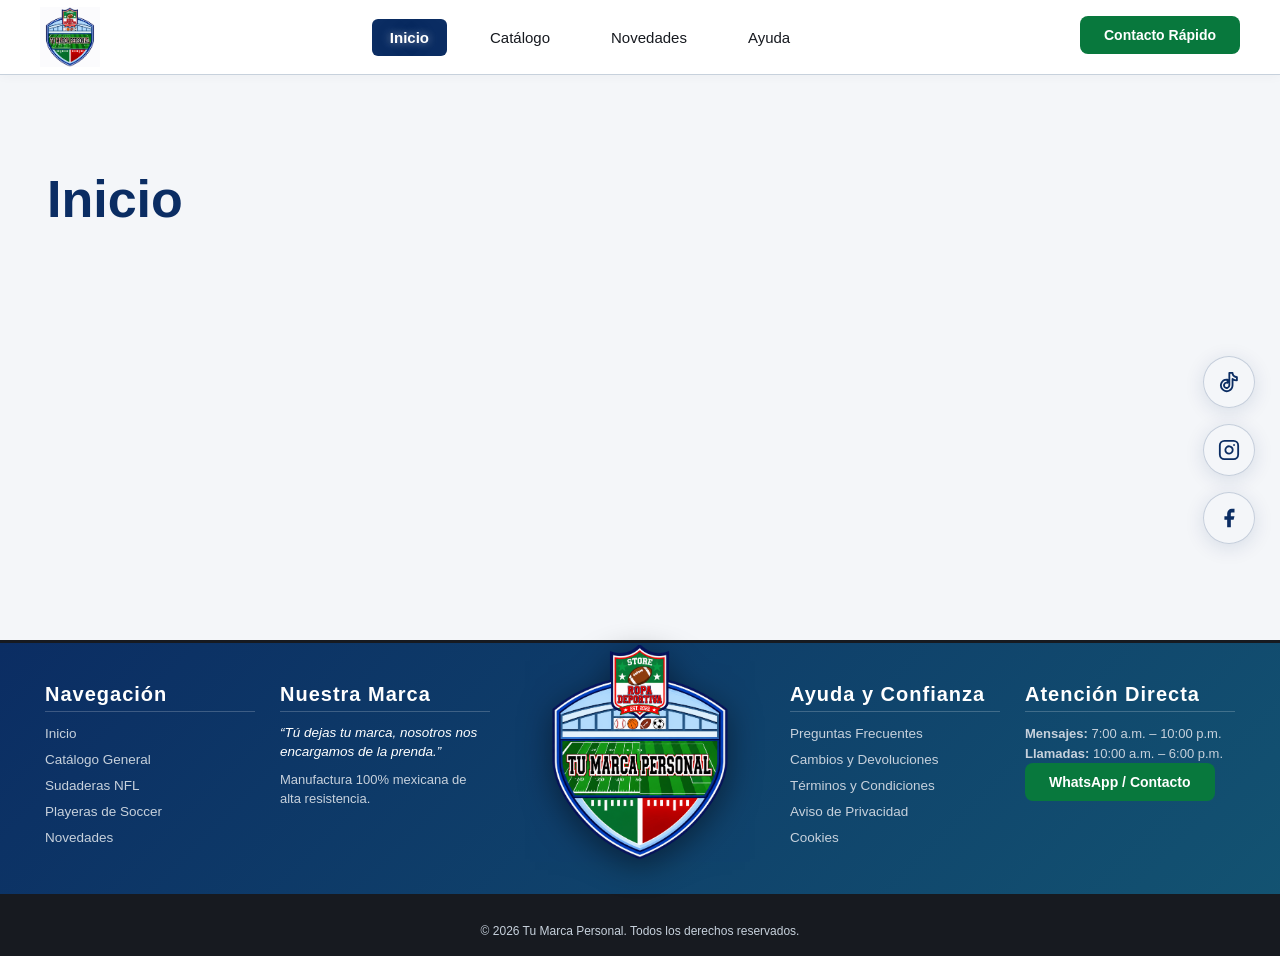
==== index.html @ f48ee80d "first commit" ====
<!doctype html>
<html lang="es">
<head>
  <meta charset="utf-8">
  <meta name="viewport" content="width=device-width, initial-scale=1">
  <title>Inicio | Tu Marca Personal</title>
  <link rel="icon" type="image/png" href="codigo/img/logos/Icono_tmp.png">
  <link rel="stylesheet" href="codigo/site-shell.css">
  <link rel="stylesheet" href="codigo/menu/menu.css">
  <link rel="stylesheet" href="codigo/footer/footer.css">
  <link rel="stylesheet" href="codigo/floating%20buttons/floating_buttons.css">
</head>
<body id="top">
  <a class="skip-link" href="#contenido-principal">Saltar al contenido</a>
  <div id="site-header"></div>
  <main id="contenido-principal" class="page-content">
    <h1 id="inicio">Inicio</h1>
  </main>
  <div id="site-footer"></div>
  <div id="site-floating-buttons"></div>
  <script defer src="codigo/site-shell.js"></script>
  <script defer src="codigo/menu/menu.js"></script>
  <script defer src="codigo/footer/footer.js"></script>
  <script defer src="codigo/floating%20buttons/floating_buttons.js"></script>
</body>
</html>
---- codigo/site-shell.css ----
.page-content {
  min-height: 55vh;
  max-width: 1250px;
  margin: 0 auto;
  padding: clamp(3rem, 8vw, 6rem) clamp(1.25rem, 4vw, 2rem);
  color: var(--negro-carbon, #171A20);
}

.skip-link {
  position: absolute;
  top: 0.5rem;
  left: 0.5rem;
  z-index: 2000;
  padding: 0.7rem 1rem;
  color: #fff;
  background: #0B2D63;
  border-radius: 0.35rem;
  transform: translateY(-150%);
}

.skip-link:focus {
  transform: translateY(0);
}

.page-content h1 {
  color: var(--azul-marino, #0B2D63);
  font-family: 'Bebas Neue', sans-serif;
  font-size: clamp(2rem, 5vw, 3.25rem);
  line-height: 1.1;
}

.page-content p {
  margin-top: 1rem;
  line-height: 1.6;
}

.page-content section {
  margin-top: 2rem;
  scroll-margin-top: 6rem;
}

.page-content h2 {
  color: var(--azul-marino, #0B2D63);
  font-size: clamp(1.25rem, 3vw, 1.75rem);
  line-height: 1.25;
}

.page-content a:focus-visible,
.skip-link:focus-visible,
.site-header a:focus-visible,
.site-header button:focus-visible,
.site-footer a:focus-visible,
.button-stack a:focus-visible {
  outline: 3px solid #D71935;
  outline-offset: 3px;
}

@media (max-width: 1400px) {
  .page-content {
    padding-right: 5.25rem;
  }

  .footer-wrapper {
    padding-right: 5.25rem;
  }
}

@media (max-width: 768px) {
  .footer-center-logo img {
    width: min(220px, 100%);
  }
}
---- codigo/menu/menu.css ----
/* ==========================================
   1. VARIABLES DE MARCA Y PALETA OFICIAL
   ========================================== */

:root {
    --azul-marino: #0B2D63;
    --verde-cancha: #08783D;
    --rojo-deportivo: #D71935;
    --blanco: #FFFFFF;
    --plateado: #C7D1DC;
    --negro-carbon: #171A20;
}

/* RESET BÁSICO */

* {
    margin: 0;
    padding: 0;
    box-sizing: border-box;
}

body {
    font-family: 'Inter', sans-serif;
    color: var(--negro-carbon);
    background-color: var(--blanco);
}


/* ==========================================
   2. ESTRUCTURA PRINCIPAL DEL ENCABEZADO
   ========================================== */

.site-header {
    width: 100%;
    height: 75px;

    background-color: var(--blanco);
    border-bottom: 1px solid var(--plateado);

    display: flex;
    justify-content: space-between;
    align-items: center;

    padding: 0 40px;

    position: sticky;
    top: 0;
    z-index: 1000;

    box-shadow: 0 2px 10px rgba(0, 0, 0, 0.03);
}

.menu-toggle {
    display: none;
    width: 44px;
    height: 44px;
    flex: 0 0 44px;
    align-items: center;
    justify-content: center;
    border: 1px solid var(--plateado);
    border-radius: 8px;
    color: var(--azul-marino);
    background: var(--blanco);
    cursor: pointer;
}

.menu-toggle svg {
    width: 24px;
    height: 24px;
    fill: none;
    stroke: currentColor;
    stroke-width: 2;
    stroke-linecap: round;
}


/* ==========================================
   3. ESPACIO RESERVADO PARA EL LOGOTIPO
   ========================================== */

.logo-container {
    display: flex;
    align-items: center;
    flex-shrink: 0;

    /* MOVER EL LOGO HORIZONTALMENTE */
    margin-left: 0;
}

.logo-link {
    text-decoration: none;

    display: flex;
    align-items: center;
    justify-content: center;
}

/* IMAGEN DEL LOGOTIPO */

.logo-img {
    /* TAMAÑO DEL LOGO:
       Aumenta este valor para hacerlo más grande.
       Disminúyelo para hacerlo más pequeño. */
    height: 60px;

    width: auto;
    max-width: 110px;

    object-fit: contain;
    display: block;

    /* INTEGRACIÓN CON EL FONDO BLANCO:
       Ayuda a disimular el fondo blanco de la imagen.
       No sustituye una imagen PNG transparente. */
    mix-blend-mode: multiply;

    /* ANIMACIÓN */
    transform: translate(0, 0);
    transition: transform 0.3s ease;
}

/* MOVER EL LOGO:
   translateX(-5px) = izquierda.
   translateX(5px) = derecha.
   translateY(-5px) = arriba.
   translateY(5px) = abajo. */

/* EFECTO HOVER */

.logo-link:hover .logo-img {
    transform: translate(0, 0) scale(1.05);
}


/* ==========================================
   4. ENLACES DE NAVEGACIÓN
   EFECTO SLIDE CLOSE + GLOW
   ========================================== */

.nav-links {
    display: flex;
    gap: 25px;
    align-items: center;
}

.nav-item {
    text-decoration: none;

    color: var(--negro-carbon);
    font-size: 15px;
    font-weight: 500;

    padding: 10px 18px;
    border-radius: 6px;

    position: relative;
    z-index: 1;

    overflow: hidden;
    display: inline-block;

    transition:
        color 0.3s ease-in-out,
        text-shadow 0.3s ease-in-out;
}

/* CORTINILLAS */

.nav-item::before,
.nav-item::after {
    content: "";

    position: absolute;
    z-index: -1;

    width: 50%;
    height: 100%;
    top: 0;
    left: -50%;

    background-color: var(--azul-marino);

    transition: all 0.3s ease-in-out;
}

.nav-item::after {
    left: 100%;
}

/* HOVER Y ELEMENTO ACTIVO */

.nav-item:hover,
.nav-item.active {
    color: var(--blanco);
    font-weight: 600;

    text-shadow:
        0 0 10px rgba(255, 255, 255, 0.6),
        0 0 20px rgba(11, 45, 99, 0.4);
}

.nav-item:hover::before,
.nav-item.active::before {
    left: 0;
}

.nav-item:hover::after,
.nav-item.active::after {
    left: 50%;
}



/* ==========================================
   5. BOTÓN WHATSAPP SLIDE OPEN + GLOW + SHIMMER
   ========================================== */
/* CONTENEDOR DEL BRILLO */

.header-cta-glow-wrapper {
    position: relative;
    display: inline-block;
    isolation: isolate;
    border-radius: 10px;
    z-index: 1;
    flex-shrink: 0;
}
/* BOTÓN PRINCIPAL */
.header-cta {
    position: relative;
    isolation: isolate;
    z-index: 0;

    display: inline-flex;
    align-items: center;
    justify-content: center;

    padding: 11px 24px;

    border-radius: 8px;
    border: 2px solid var(--verde-cancha);

    overflow: hidden;
    cursor: pointer;

    background-color: var(--verde-cancha);
    color: var(--blanco);

    text-decoration: none;
    font-family: 'Inter', sans-serif;
    font-weight: 600;
    font-size: 14px;

    transition:
        transform 0.35s ease,
        background-color 0.45s ease,
        border-color 0.35s ease,
        box-shadow 0.35s ease;
}

/* ==========================================
   FONDO CLARO AL HACER HOVER
   ========================================== */

.header-cta:hover {
    background-color: var(--verde-cancha);
    border-color: var(--verde-cancha);

    transform: scale(1.05);

    box-shadow:
        0 0 10px rgba(8, 120, 61, 0.35),
        0 0 22px rgba(0, 255, 213, 0.20);
}

/* ==========================================
    TEXTO DEL BOTÓN
   ========================================== */

.header-cta .cta-text {
    position: relative;
    z-index: 3;

    transition: color 0.35s ease;
}

.header-cta:hover .cta-text {
    color: var(--blanco);
}


/* ==========================================
    GLOW ANIMADO EN LOS BORDES
   ========================================== */

.header-cta-glow-wrapper::before {
    content: "";

    position: absolute;
    inset: -3px;

    z-index: -1;

    border-radius: 12px;

    background: linear-gradient(
        45deg,
        #08783D,
        #00FFD5,
        #0B2D63,
        #D71935,
        #00FFD5,
        #08783D
    );

    background-size: 400% 400%;

    filter: blur(6px);
    opacity: 0;

    transition: opacity 0.35s ease;

    animation: glowing 8s linear infinite;

    pointer-events: none;
}

.header-cta-glow-wrapper:hover::before {
    opacity: 1;
}

/* ==========================================
    ANIMACIÓN DEL GLOW
   ========================================== */

@keyframes glowing {
    0% {
        background-position: 0% 50%;
    }

    50% {
        background-position: 100% 50%;
    }

    100% {
        background-position: 0% 50%;
    }
}


/* ==========================================
   6. ADAPTACIÓN RESPONSIVA (MÓVILES)
   ========================================== */

@media (max-width: 768px) {

    .site-header {
        padding: 0 16px;
        gap: 12px;
    }

    .nav-links {
        display: none;
        position: absolute;
        top: 100%;
        left: 0;
        right: 0;
        flex-direction: column;
        align-items: stretch;
        gap: 4px;
        padding: 12px 16px 16px;
        background: var(--blanco);
        border-bottom: 1px solid var(--plateado);
        box-shadow: 0 10px 18px rgba(0, 0, 0, 0.12);
    }

    .nav-links.is-open {
        display: flex;
    }

    .nav-item {
        display: block;
        width: 100%;
        text-align: center;
    }

    .menu-toggle {
        display: inline-flex;
    }

    .header-cta {
        padding: 9px 12px;
        font-size: 13px;
    }

    .logo-img {
        /* TAMAÑO DEL LOGO EN MÓVILES */
        height: 52px;
    }

}

@media (max-width: 400px) {
    .site-header {
        padding: 0 12px;
        gap: 8px;
    }

    .logo-img {
        height: 48px;
        max-width: 78px;
    }

    .header-cta {
        padding: 8px 9px;
        font-size: 12px;
    }
}


/* ==========================================
   7. ACCESIBILIDAD: MOVIMIENTO REDUCIDO
   ========================================== */

@media (prefers-reduced-motion: reduce) {

    .header-cta,
    .header-cta::before,
    .header-cta::after,
    .header-cta .cta-shimmer,
    .header-cta-glow-wrapper::before,
    .logo-img,
    .nav-item,
    .nav-item::before,
    .nav-item::after {

        animation: none !important;
        transition: none !important;
    }

}
---- codigo/footer/footer.css ----
/* ==========================================
   1. VARIABLES Y ESTILOS GENERALES
   ========================================== */
:root {
    --azul-marino: #0B2D63;
    --azul-petroleo: #135472; /* Tono inspirado en tu imagen de referencia */
    --verde-cancha: #08783D;
    --blanco: #FFFFFF;
    --plateado: #C7D1DC;
    --negro-carbon: #171A20;
}

/* Corrección: Se cambió el guion suelto '-' por un asterisco '*' para el reset universal */
* {
    margin: 0;
    padding: 0;
    box-sizing: border-box;
}

body {
    font-family: 'Inter', sans-serif;
    color: var(--negro-carbon);
    background-color: var(--blanco);
}

/* ==========================================
   2. CONTENEDOR PRINCIPAL DEL FOOTER
   ========================================== */
.site-footer {
    /* NOTA: margin-top deja espacio arriba para que el escudo sobresalga sin tapar el contenido */
    margin-top: 70px; 
    background: linear-gradient(135deg, var(--azul-marino) 0%, var(--azul-petroleo) 100%);
    color: var(--blanco);
    border-top: 3px solid var(--negro-carbon);
    position: relative;
}

/* Grid de 3 zonas: Izquierda | Centro (Logo) | Derecha */
.footer-wrapper {
    max-width: 1250px;
    margin: 0 auto;
    padding: 40px 30px;
    display: grid;
    grid-template-columns: 1fr 240px 1fr; /* El centro mide 240px para el escudo */
    align-items: center;
    gap: 30px;
}

/* Sub-columnas dentro de cada lado */
.footer-side {
    display: grid;
    grid-template-columns: 1fr 1fr;
    gap: 25px;
}

/* ==========================================
   3. ESCUDO CENTRAL SOBRESALIENTE
   ========================================== */
.footer-center-logo {
    display: flex;
    justify-content: center;
    align-items: center;
    position: relative;
    /* NOTA: Estos márgenes negativos hacen que el escudo salga por arriba y por abajo del rectángulo */
    margin-top: -85px;
    margin-bottom: -55px;
    z-index: 10;
}

.footer-center-logo img {
    width: 220px; /* Tamaño del escudo */
    height: auto;
    filter: drop-shadow(0 8px 16px rgba(0, 0, 0, 0.45)); /* Sombra para darle relieve 3D */
    transition: transform 0.3s ease;
    cursor: pointer;
}

.footer-center-logo img:hover {
    transform: scale(1.05); /* Pequeño zoom al pasar el mouse */
}

/* ==========================================
   4. TEXTOS Y ENLACES DE LAS COLUMNAS
   ========================================== */
.footer-col h3 {
    font-family: 'Bebas Neue', sans-serif;
    font-size: 20px;
    letter-spacing: 1px;
    color: var(--blanco);
    margin-bottom: 12px;
    border-bottom: 1px solid rgba(255, 255, 255, 0.2);
    padding-bottom: 5px;
}

.footer-col ul {
    list-style: none;
}

.footer-col ul li {
    margin-bottom: 8px;
}

.footer-col ul li a {
    color: var(--plateado);
    text-decoration: none;
    font-size: 13.5px;
    transition: color 0.2s ease, padding-left 0.2s ease;
}

.footer-col ul li a:hover {
    color: var(--blanco);
    padding-left: 4px;
}

.footer-slogan {
    font-style: italic;
    font-size: 13.5px;
    color: var(--blanco);
    margin-bottom: 8px;
    line-height: 1.4;
}

.footer-desc, .footer-schedule {
    font-size: 13px;
    color: var(--plateado);
    line-height: 1.5;
}

/* ==========================================
   5. BOTÓN DE ACCIÓN RÁPIDA (WHATSAPP: CONTENEDOR GLOW + CORTINILLA + ZOOM)
   ========================================== */

/* Contenedor envolvente responsable del brillo y destellos arcoíris alrededor */
.header-cta-glow-wrapper {
    position: relative;
    display: inline-block;
    border-radius: 10px;
    z-index: 1;
}

/* Botón principal de WhatsApp */
.header-cta {
    position: relative;
    z-index: 1;
    display: inline-block;
    padding: 11px 24px;
    border-radius: 8px;
    border: none;
    outline: none;
    cursor: pointer;
    background-color: var(--verde-cancha);
    color: var(--blanco);
    text-decoration: none;
    font-family: 'Inter', sans-serif;
    font-weight: 600;
    font-size: 14px;
    overflow: hidden;
    transition: transform 0.3s cubic-bezier(0.175, 0.885, 0.32, 1.275), color 0.3s ease-in-out, text-shadow 0.3s ease-in-out;
}



/* Brillo y destellos arcoíris alrededor en el contenedor al pasar el mouse */
.header-cta-glow-wrapper::before {
    content: '';
    background: linear-gradient(45deg, #08783D, #00ffd5, #0B2D63, #D71935, #08783D);
    position: absolute;
    top: -3px;
    left: -3px;
    background-size: 400%;
    z-index: -1;
    filter: blur(6px);
    width: calc(100% + 6px);
    height: calc(100% + 6px);
    animation: glowing 20s linear infinite;
    opacity: 0;
    transition: opacity 0.35s ease-in-out;
    border-radius: 11px;
    pointer-events: none;
}

/* Activación de todos los efectos al pasar el cursor (Hover) */
.header-cta:hover {
    transform: scale(1.05); /* Zoom leve dinámico */
    color: var(--verde-cancha); /* El texto adquiere un tono contrastante y claro */
    font-weight: 700;
    text-shadow: 0 0 8px rgba(8, 120, 61, 0.25);
}


.header-cta:hover::after {
    left: 50%;
}

/* Mostrar el brillo arcoíris alrededor en el contenedor al hacer hover */
.header-cta-glow-wrapper:hover::before {
    opacity: 1;
}

/* Animación fluida del resplandor de los bordes */
@keyframes glowing {
    0% { background-position: 0 0; }
    50% { background-position: 400% 0; }
    100% { background-position: 0 0; }
}

/* ==========================================
   6. FRANJA INFERIOR (COPYRIGHT)
   ========================================== */
.footer-bottom {
    background-color: var(--negro-carbon);
    text-align: center;
    padding: 18px 20px;
    padding-top: 30px; /* Espacio extra para que la punta inferior del escudo respire */
    font-size: 12px;
    color: var(--plateado);
}

/* ==========================================
   7. ADAPTACIÓN PARA CELULARES (RESPONSIVE)
   ========================================== */
@media (max-width: 1100px) {
    .footer-wrapper {
        grid-template-columns: 1fr; /* Apila todo en una sola columna */
        text-align: center;
    }

    .footer-center-logo {
        order: -1; /* Mueve el escudo hasta arriba en celulares */
        margin-top: -90px;
        margin-bottom: 10px;
    }

    .footer-side {
        grid-template-columns: 1fr;
    }
}
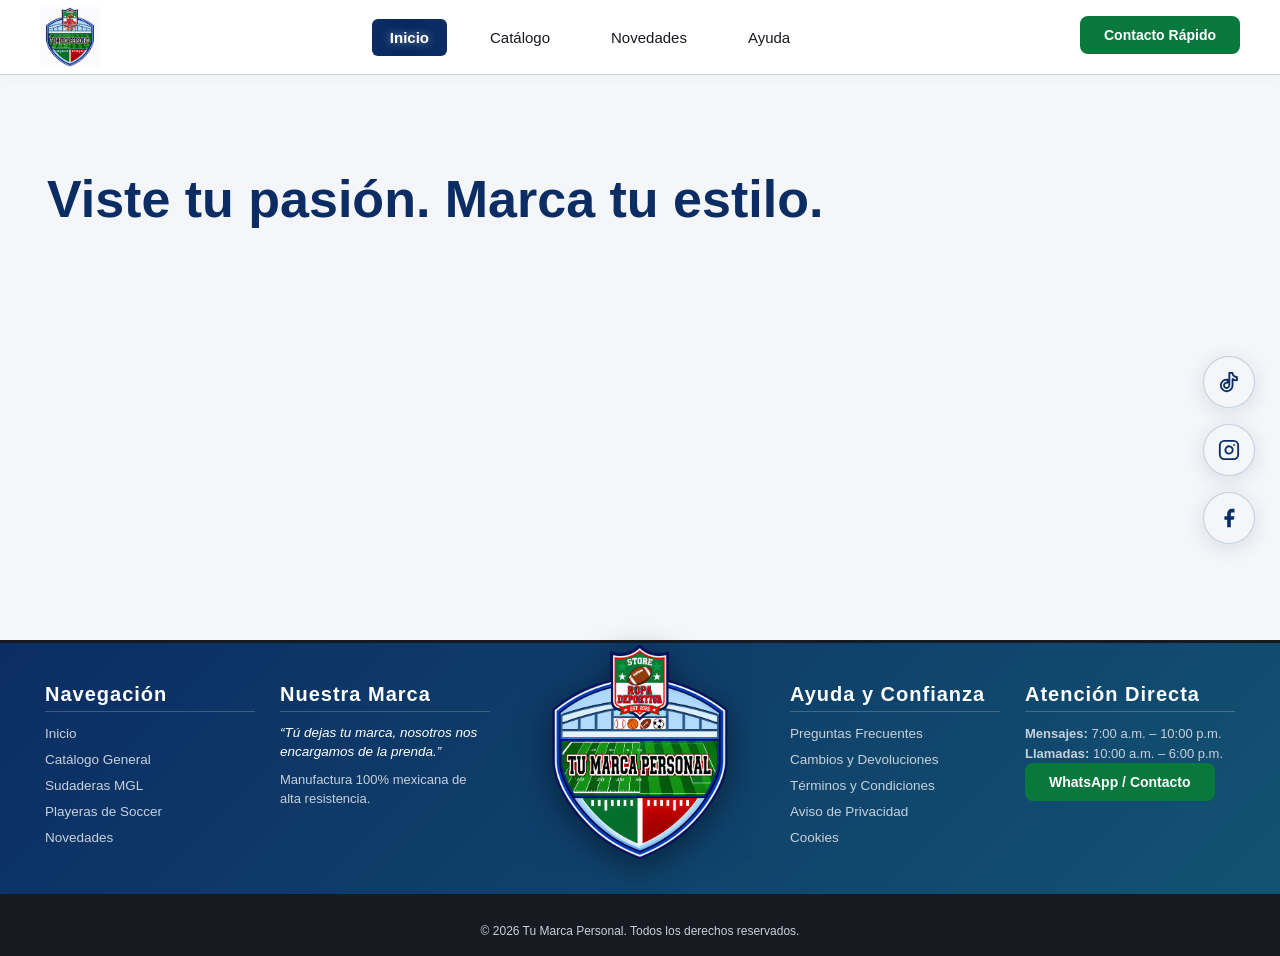
==== commit e79532c8: "Actualización del sitio" ====
--- a/index.html
+++ b/index.html
@@ -14,7 +14,8 @@
   <a class="skip-link" href="#contenido-principal">Saltar al contenido</a>
   <div id="site-header"></div>
   <main id="contenido-principal" class="page-content">
-    <h1 id="inicio">Inicio</h1>
+    <h1 id="inicio">Viste tu pasión.
+      Marca tu estilo.</h1>
   </main>
   <div id="site-footer"></div>
   <div id="site-floating-buttons"></div>
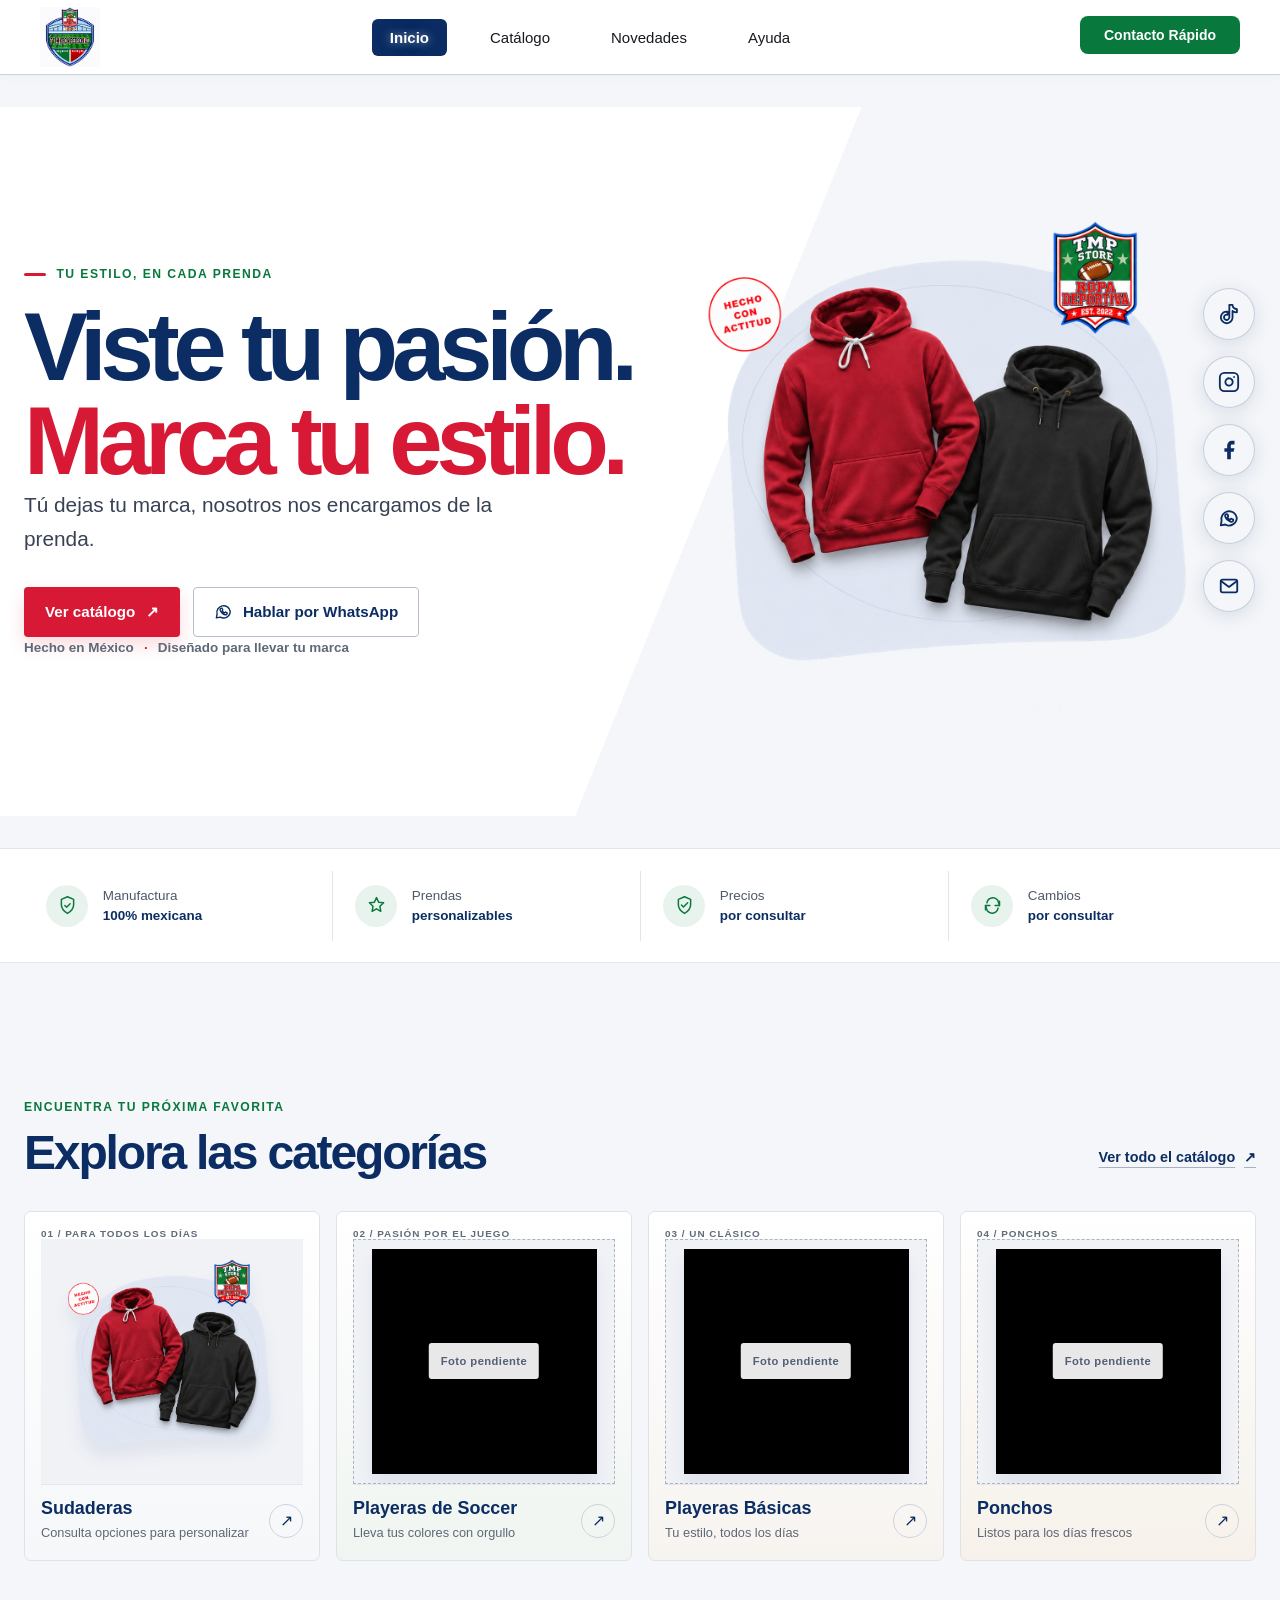
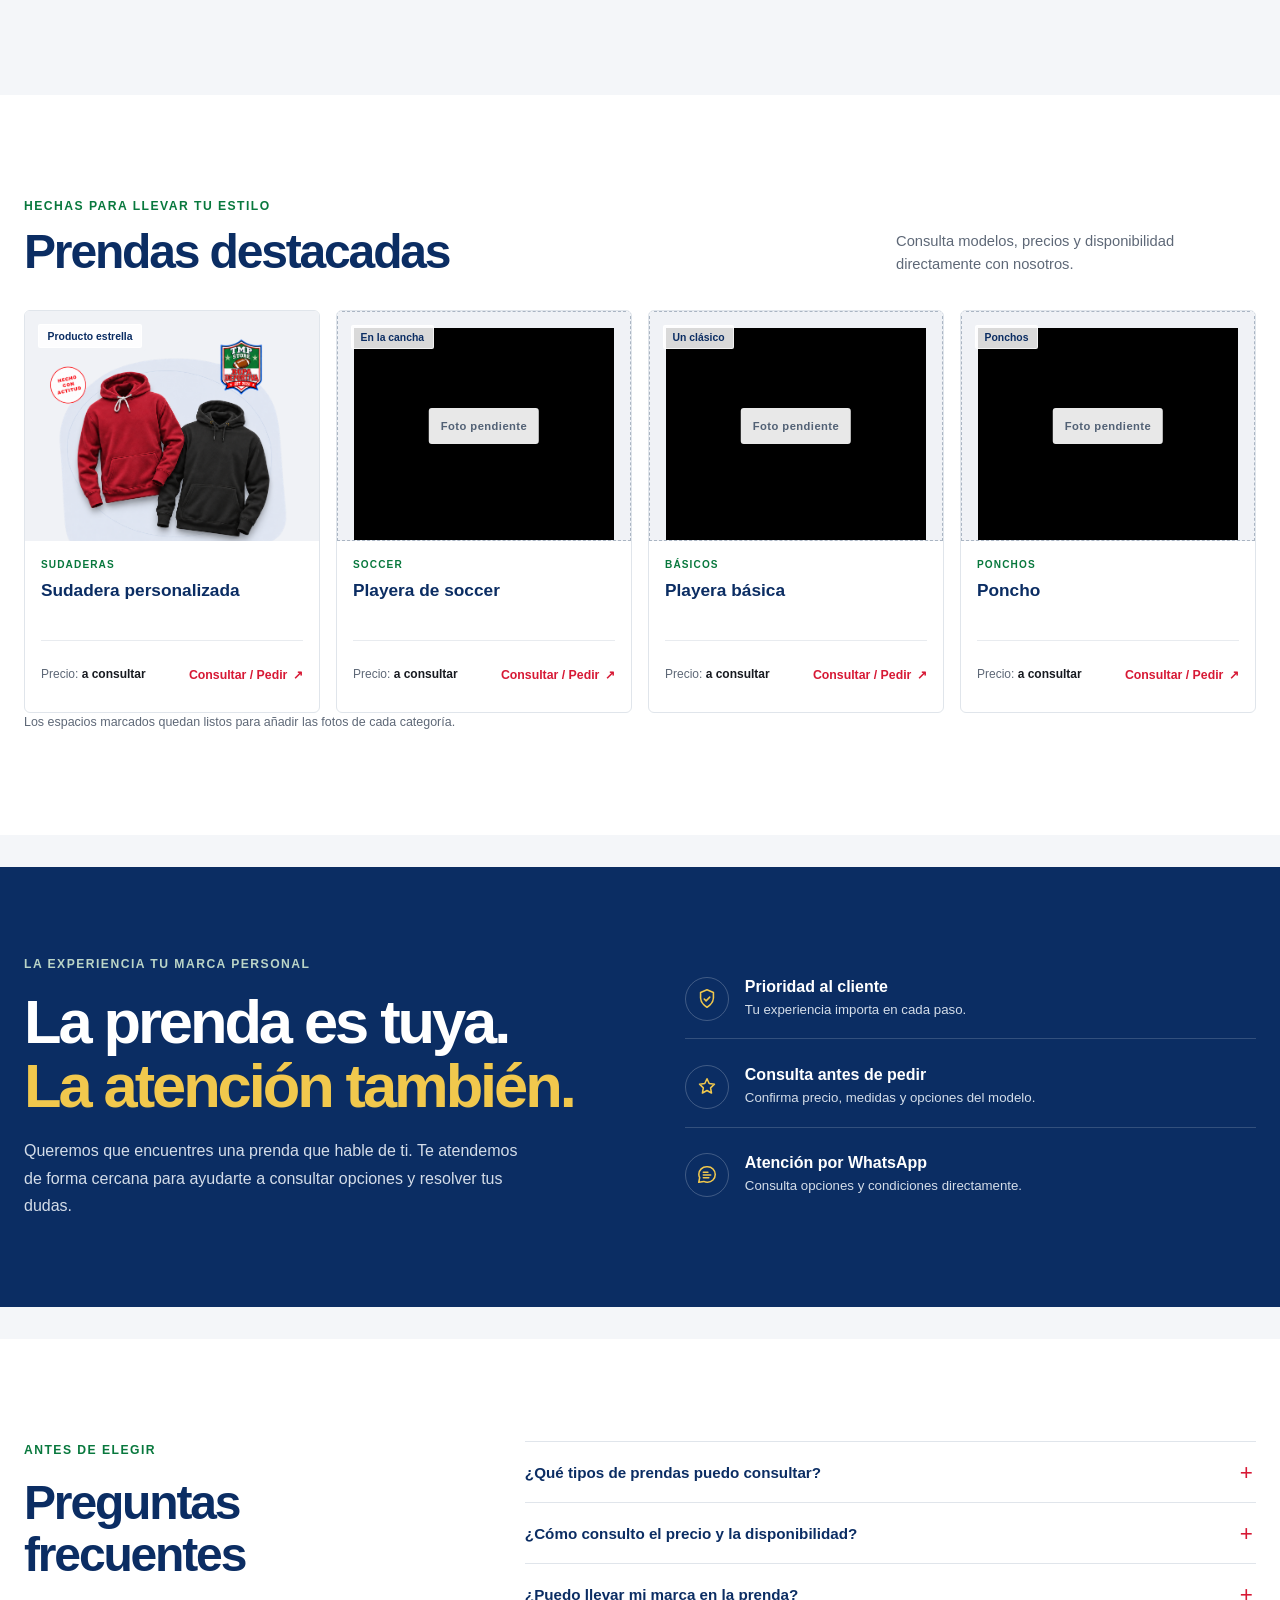
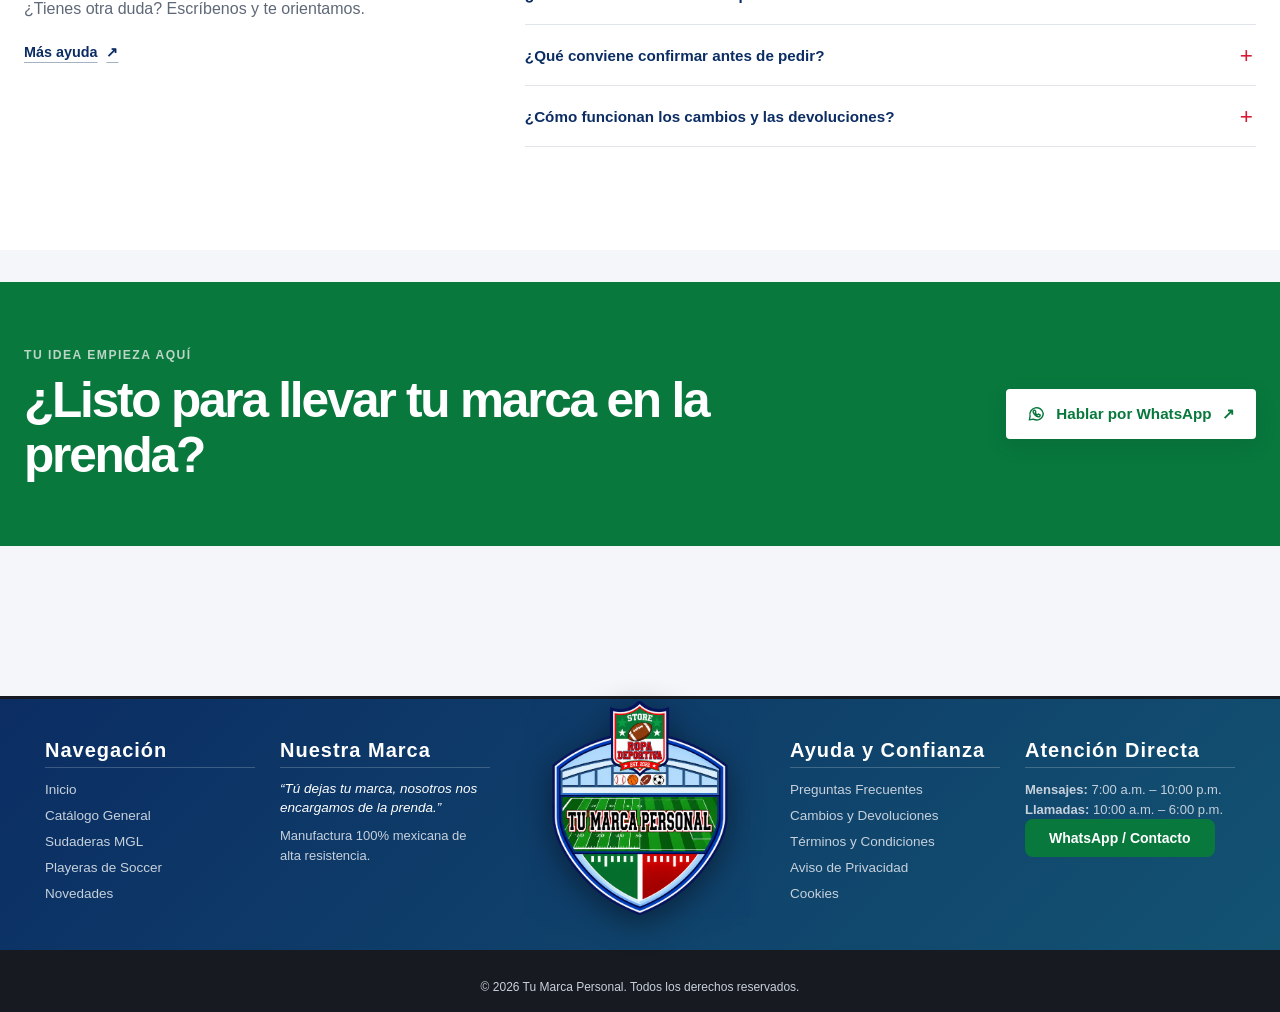
==== commit b30ca93d: "feat: completar catálogo y ficha de producto 3D" ====
--- a/index.html
+++ b/index.html
@@ -3,25 +3,187 @@
 <head>
   <meta charset="utf-8">
   <meta name="viewport" content="width=device-width, initial-scale=1">
-  <title>Inicio | Tu Marca Personal</title>
+  <meta name="description" content="Encuentra sudaderas, playeras de soccer, playeras básicas y ponchos de Tu Marca Personal. Consulta modelos y precios por WhatsApp.">
+  <title>Tu Marca Personal | Viste tu pasión</title>
   <link rel="icon" type="image/png" href="codigo/img/logos/Icono_tmp.png">
   <link rel="stylesheet" href="codigo/site-shell.css">
   <link rel="stylesheet" href="codigo/menu/menu.css">
   <link rel="stylesheet" href="codigo/footer/footer.css">
   <link rel="stylesheet" href="codigo/floating%20buttons/floating_buttons.css">
+  <link rel="stylesheet" href="codigo/home.css">
 </head>
 <body id="top">
   <a class="skip-link" href="#contenido-principal">Saltar al contenido</a>
   <div id="site-header"></div>
-  <main id="contenido-principal" class="page-content">
-    <h1 id="inicio">Viste tu pasión.
-      Marca tu estilo.</h1>
+
+  <main id="contenido-principal" class="page-content home-page">
+    <section class="home-hero" aria-labelledby="hero-title">
+      <div class="home-container hero-layout">
+        <div class="hero-copy">
+          <p class="eyebrow"><span class="eyebrow-mark" aria-hidden="true"></span> Tu estilo, en cada prenda</p>
+          <h1 id="hero-title">Viste tu pasión.<br><span>Marca tu estilo.</span></h1>
+          <p class="hero-tagline">Tú dejas tu marca, nosotros nos encargamos de la prenda.</p>
+          <div class="hero-actions">
+            <a class="button button-primary" href="catalogo.html">Ver catálogo <span aria-hidden="true">↗</span></a>
+            <a class="button button-secondary" href="https://api.whatsapp.com/send/?phone=5215611265205" target="_blank" rel="noopener noreferrer">
+              <svg viewBox="0 0 24 24" aria-hidden="true"><path d="M20.5 11.7a8.5 8.5 0 0 1-12.6 7.4L3 20l.9-4.7a8.5 8.5 0 1 1 16.6-3.6Z"></path><path d="M8.7 8.2c.2-.5.4-.5.7-.5h.5c.2 0 .4.1.5.4l.7 1.7c.1.2 0 .4-.1.6l-.5.6c-.2.2-.2.4 0 .6.5.9 1.3 1.7 2.2 2.2.2.1.4.1.6-.1l.7-.8c.2-.2.4-.2.7-.1l1.6.8c.3.1.4.3.4.5 0 .3-.2 1.2-.8 1.6-.5.4-1.1.6-1.8.4-1.1-.2-2.4-.8-3.7-2-1.5-1.3-2.3-2.8-2.6-3.9-.2-.8.1-1.5.4-2Z"></path></svg>
+              Hablar por WhatsApp
+            </a>
+          </div>
+          <p class="hero-note">Hecho en México <span aria-hidden="true">·</span> Diseñado para llevar tu marca</p>
+        </div>
+
+        <div class="hero-art">
+          <div class="hero-photo-orbit">
+          <img class="hero-photo" src="codigo/img/inicio/sudaderas_1.png" width="1242" height="1242" alt="Maqueta referencial de dos sudaderas deportivas TMP en rojo y negro" fetchpriority="high" decoding="async">
+          </div>
+        </div>
+      </div>
+    </section>
+
+    <section class="trust-section" aria-label="Compra con confianza">
+      <div class="home-container trust-grid">
+        <article class="trust-item">
+          <span class="trust-icon" aria-hidden="true"><svg viewBox="0 0 24 24"><path d="M12 21s7-4.2 7-10V5l-7-3-7 3v6c0 5.8 7 10 7 10Z"></path><path d="m9 12 2 2 4-4"></path></svg></span>
+          <p>Manufactura <strong>100% mexicana</strong></p>
+        </article>
+        <article class="trust-item">
+          <span class="trust-icon" aria-hidden="true"><svg viewBox="0 0 24 24"><path d="m12 3 2.4 5.2 5.7.7-4.2 4 1 5.7-4.9-2.8-5 2.8 1-5.7-4.1-4 5.7-.7L12 3Z"></path></svg></span>
+          <p>Prendas <strong>personalizables</strong></p>
+        </article>
+        <article class="trust-item">
+          <span class="trust-icon" aria-hidden="true"><svg viewBox="0 0 24 24"><path d="M12 21s7-4.2 7-10V5l-7-3-7 3v6c0 5.8 7 10 7 10Z"></path><path d="m8.5 11.5 2.3 2.3 4.8-5"></path></svg></span>
+          <p>Precios <strong>por consultar</strong></p>
+        </article>
+        <article class="trust-item">
+          <span class="trust-icon" aria-hidden="true"><svg viewBox="0 0 24 24"><path d="M20 7v5h-5M4 17v-5h5"></path><path d="M5.6 9A7 7 0 0 1 18 6l2 6M4 12l2 6a7 7 0 0 0 12.4-3"></path></svg></span>
+          <p>Cambios <strong>por consultar</strong></p>
+        </article>
+      </div>
+    </section>
+
+    <section class="home-section categories-section" aria-labelledby="categories-title">
+      <div class="home-container">
+        <div class="section-heading">
+          <div><p class="eyebrow">Encuentra tu próxima favorita</p><h2 id="categories-title">Explora las categorías</h2></div>
+          <a class="text-link" href="catalogo.html">Ver todo el catálogo <span aria-hidden="true">↗</span></a>
+        </div>
+        <div class="category-grid">
+          <a class="category-card category-card-hoodie" href="catalogo.html#sudaderas">
+            <span class="category-number">01 / PARA TODOS LOS DÍAS</span>
+            <div class="category-photo"><img class="media-photo" src="codigo/img/inicio/sudaderas_1.png" width="1242" height="1242" alt="Sudaderas roja y negra de TMP Store" loading="lazy" decoding="async"></div>
+            <div class="category-copy"><div><h3>Sudaderas</h3><p>Consulta opciones para personalizar</p></div><span class="round-arrow" aria-hidden="true">↗</span></div>
+          </a>
+          <a class="category-card category-card-soccer" href="catalogo.html#soccer">
+            <span class="category-number">02 / PASIÓN POR EL JUEGO</span>
+            <div class="category-photo photo-slot">
+              <img class="media-photo" src="codigo/img/inicio/playeras-soccer_1.png" data-image-slot alt="" loading="lazy" decoding="async">
+              <span class="photo-slot-label">Foto pendiente</span>
+            </div>
+            <div class="category-copy"><div><h3>Playeras de Soccer</h3><p>Lleva tus colores con orgullo</p></div><span class="round-arrow" aria-hidden="true">↗</span></div>
+          </a>
+          <a class="category-card category-card-basic" href="catalogo.html#basicas">
+            <span class="category-number">03 / UN CLÁSICO</span>
+            <div class="category-photo photo-slot">
+              <img class="media-photo" src="codigo/img/inicio/playeras-basicas_1.png" data-image-slot alt="" loading="lazy" decoding="async">
+              <span class="photo-slot-label">Foto pendiente</span>
+            </div>
+            <div class="category-copy"><div><h3>Playeras Básicas</h3><p>Tu estilo, todos los días</p></div><span class="round-arrow" aria-hidden="true">↗</span></div>
+          </a>
+          <a class="category-card category-card-poncho" href="catalogo.html#ponchos">
+            <span class="category-number">04 / PONCHOS</span>
+            <div class="category-photo photo-slot">
+              <img class="media-photo" src="codigo/img/inicio/ponchos_1.png" data-image-slot alt="" loading="lazy" decoding="async">
+              <span class="photo-slot-label">Foto pendiente</span>
+            </div>
+            <div class="category-copy"><div><h3>Ponchos</h3><p>Listos para los días frescos</p></div><span class="round-arrow" aria-hidden="true">↗</span></div>
+          </a>
+        </div>
+      </div>
+    </section>
+
+    <section class="home-section products-section" id="destacados" aria-labelledby="products-title">
+      <div class="home-container">
+        <div class="section-heading">
+          <div><p class="eyebrow">Hechas para llevar tu estilo</p><h2 id="products-title">Prendas destacadas</h2></div>
+          <p class="section-intro">Consulta modelos, precios y disponibilidad directamente con nosotros.</p>
+        </div>
+        <div class="product-grid">
+          <article class="product-card">
+            <a class="product-image product-image-hoodie" href="producto.html?producto=sudaderas" aria-label="Ver detalles de la sudadera personalizada">
+              <span class="product-label">Producto estrella</span><img class="media-photo" src="codigo/img/inicio/sudaderas_1.png" width="1242" height="1242" alt="" loading="lazy" decoding="async">
+            </a>
+            <div class="product-info"><p class="product-category">SUDADERAS</p><h3><a href="producto.html?producto=sudaderas">Sudadera personalizada</a></h3><div class="product-buy"><p>Precio: <strong>a consultar</strong></p><a href="https://api.whatsapp.com/send/?phone=5215611265205&amp;text=Hola%2C%20me%20interesa%20una%20sudadera%20personalizada.%20%C2%BFMe%20comparten%20precio%20y%20disponibilidad%3F" target="_blank" rel="noopener noreferrer">Consultar / Pedir <span aria-hidden="true">↗</span></a></div></div>
+          </article>
+          <article class="product-card">
+            <a class="product-image product-image-soccer photo-slot" href="producto.html?producto=soccer" aria-label="Ver detalles de la playera de soccer">
+              <span class="product-label">En la cancha</span><img class="media-photo" src="codigo/img/inicio/playeras-soccer_1.png" data-image-slot alt="" loading="lazy" decoding="async"><span class="photo-slot-label">Foto pendiente</span>
+            </a>
+            <div class="product-info"><p class="product-category">SOCCER</p><h3><a href="producto.html?producto=soccer">Playera de soccer</a></h3><div class="product-buy"><p>Precio: <strong>a consultar</strong></p><a href="https://api.whatsapp.com/send/?phone=5215611265205&amp;text=Hola%2C%20me%20interesa%20una%20playera%20de%20soccer.%20%C2%BFMe%20comparten%20precio%20y%20disponibilidad%3F" target="_blank" rel="noopener noreferrer">Consultar / Pedir <span aria-hidden="true">↗</span></a></div></div>
+          </article>
+          <article class="product-card">
+            <a class="product-image product-image-basic photo-slot" href="producto.html?producto=basicas" aria-label="Ver detalles de la playera básica">
+              <span class="product-label">Un clásico</span><img class="media-photo" src="codigo/img/inicio/playeras-basicas_1.png" data-image-slot alt="" loading="lazy" decoding="async"><span class="photo-slot-label">Foto pendiente</span>
+            </a>
+            <div class="product-info"><p class="product-category">BÁSICOS</p><h3><a href="producto.html?producto=basicas">Playera básica</a></h3><div class="product-buy"><p>Precio: <strong>a consultar</strong></p><a href="https://api.whatsapp.com/send/?phone=5215611265205&amp;text=Hola%2C%20me%20interesa%20una%20playera%20b%C3%A1sica.%20%C2%BFMe%20comparten%20precio%20y%20disponibilidad%3F" target="_blank" rel="noopener noreferrer">Consultar / Pedir <span aria-hidden="true">↗</span></a></div></div>
+          </article>
+          <article class="product-card">
+            <a class="product-image product-image-poncho photo-slot" href="producto.html?producto=ponchos" aria-label="Ver detalles del poncho">
+              <span class="product-label">Ponchos</span><img class="media-photo" src="codigo/img/inicio/ponchos_1.png" data-image-slot alt="" loading="lazy" decoding="async"><span class="photo-slot-label">Foto pendiente</span>
+            </a>
+            <div class="product-info"><p class="product-category">PONCHOS</p><h3><a href="producto.html?producto=ponchos">Poncho</a></h3><div class="product-buy"><p>Precio: <strong>a consultar</strong></p><a href="https://api.whatsapp.com/send/?phone=5215611265205&amp;text=Hola%2C%20me%20interesa%20un%20poncho.%20%C2%BFMe%20comparten%20precio%20y%20disponibilidad%3F" target="_blank" rel="noopener noreferrer">Consultar / Pedir <span aria-hidden="true">↗</span></a></div></div>
+          </article>
+        </div>
+        <p class="photo-note">Los espacios marcados quedan listos para añadir las fotos de cada categoría.</p>
+      </div>
+    </section>
+
+    <section class="brand-section" aria-labelledby="brand-title">
+      <div class="home-container brand-layout">
+        <div class="brand-copy"><p class="eyebrow eyebrow-light">La experiencia Tu Marca Personal</p><h2 id="brand-title">La prenda es tuya.<br><span>La atención también.</span></h2><p>Queremos que encuentres una prenda que hable de ti. Te atendemos de forma cercana para ayudarte a consultar opciones y resolver tus dudas.</p></div>
+        <div class="brand-benefits">
+          <article><span class="benefit-icon" aria-hidden="true"><svg viewBox="0 0 24 24"><path d="M12 21s7-4.2 7-10V5l-7-3-7 3v6c0 5.8 7 10 7 10Z"></path><path d="m9 12 2 2 4-4"></path></svg></span><div><h3>Prioridad al cliente</h3><p>Tu experiencia importa en cada paso.</p></div></article>
+          <article><span class="benefit-icon" aria-hidden="true"><svg viewBox="0 0 24 24"><path d="m12 3 2.4 5.2 5.7.7-4.2 4 1 5.7-4.9-2.8-5 2.8 1-5.7-4.1-4 5.7-.7L12 3Z"></path></svg></span><div><h3>Consulta antes de pedir</h3><p>Confirma precio, medidas y opciones del modelo.</p></div></article>
+          <article><span class="benefit-icon" aria-hidden="true"><svg viewBox="0 0 24 24"><path d="M21 11.5a8.4 8.4 0 0 1-8.5 8.4 8.7 8.7 0 0 1-4-.9L3 20l1-5.1a8.3 8.3 0 0 1-.9-3.8A8.4 8.4 0 0 1 11.5 3h1a8.4 8.4 0 0 1 8.5 8.5Z"></path><path d="M8 12h8m-8-3h5m-5 6h6"></path></svg></span><div><h3>Atención por WhatsApp</h3><p>Consulta opciones y condiciones directamente.</p></div></article>
+        </div>
+      </div>
+    </section>
+
+    <section class="home-section faq-section" id="preguntas-frecuentes" aria-labelledby="faq-title">
+      <div class="home-container faq-layout">
+        <div class="faq-heading"><p class="eyebrow">Antes de elegir</p><h2 id="faq-title">Preguntas frecuentes</h2><p>¿Tienes otra duda? Escríbenos y te orientamos.</p><a class="text-link" href="ayuda.html#faq">Más ayuda <span aria-hidden="true">↗</span></a></div>
+        <div class="faq-list">
+          <details><summary>¿Qué tipos de prendas puedo consultar?</summary><p>Sudaderas, playeras de soccer, playeras básicas y ponchos.</p></details>
+          <details><summary>¿Cómo consulto el precio y la disponibilidad?</summary><p>Envíanos un mensaje por WhatsApp y pregunta por la prenda que te interesa.</p></details>
+          <details><summary>¿Puedo llevar mi marca en la prenda?</summary><p>Ese es el propósito de Tu Marca Personal. Escríbenos para conversar sobre tu idea y las opciones disponibles.</p></details>
+          <details><summary>¿Qué conviene confirmar antes de pedir?</summary><p>Consulta precio, medidas, materiales y disponibilidad del modelo que te interesa.</p></details>
+          <details><summary>¿Cómo funcionan los cambios y las devoluciones?</summary><p>Consulta las condiciones vigentes antes de realizar tu pedido.</p></details>
+        </div>
+      </div>
+    </section>
+
+    <section class="closing-section" aria-labelledby="closing-title">
+      <div class="home-container closing-inner">
+        <div><p class="eyebrow eyebrow-light">Tu idea empieza aquí</p><h2 id="closing-title">¿Listo para llevar tu marca en la prenda?</h2></div>
+        <a class="button button-light" href="https://api.whatsapp.com/send/?phone=5215611265205&amp;text=Hola%2C%20quiero%20llevar%20mi%20marca%20en%20una%20prenda.%20%C2%BFMe%20pueden%20orientar%3F" target="_blank" rel="noopener noreferrer">
+          <svg viewBox="0 0 24 24" aria-hidden="true"><path d="M20.5 11.7a8.5 8.5 0 0 1-12.6 7.4L3 20l.9-4.7a8.5 8.5 0 1 1 16.6-3.6Z"></path><path d="M8.7 8.2c.2-.5.4-.5.7-.5h.5c.2 0 .4.1.5.4l.7 1.7c.1.2 0 .4-.1.6l-.5.6c-.2.2-.2.4 0 .6.5.9 1.3 1.7 2.2 2.2.2.1.4.1.6-.1l.7-.8c.2-.2.4-.2.7-.1l1.6.8c.3.1.4.3.4.5 0 .3-.2 1.2-.8 1.6-.5.4-1.1.6-1.8.4-1.1-.2-2.4-.8-3.7-2-1.5-1.3-2.3-2.8-2.6-3.9-.2-.8.1-1.5.4-2Z"></path></svg>
+          Hablar por WhatsApp <span aria-hidden="true">↗</span>
+        </a>
+      </div>
+    </section>
   </main>
+
+  <a class="mobile-whatsapp-cta" href="https://api.whatsapp.com/send/?phone=5215611265205" target="_blank" rel="noopener noreferrer">
+    <svg viewBox="0 0 24 24" aria-hidden="true"><path d="M20.5 11.7a8.5 8.5 0 0 1-12.6 7.4L3 20l.9-4.7a8.5 8.5 0 1 1 16.6-3.6Z"></path><path d="M8.7 8.2c.2-.5.4-.5.7-.5h.5c.2 0 .4.1.5.4l.7 1.7c.1.2 0 .4-.1.6l-.5.6c-.2.2-.2.4 0 .6.5.9 1.3 1.7 2.2 2.2.2.1.4.1.6-.1l.7-.8c.2-.2.4-.2.7-.1l1.6.8c.3.1.4.3.4.5 0 .3-.2 1.2-.8 1.6-.5.4-1.1.6-1.8.4-1.1-.2-2.4-.8-3.7-2-1.5-1.3-2.3-2.8-2.6-3.9-.2-.8.1-1.5.4-2Z"></path></svg>
+    Hablar por WhatsApp
+  </a>
+
   <div id="site-footer"></div>
   <div id="site-floating-buttons"></div>
   <script defer src="codigo/site-shell.js"></script>
   <script defer src="codigo/menu/menu.js"></script>
   <script defer src="codigo/footer/footer.js"></script>
   <script defer src="codigo/floating%20buttons/floating_buttons.js"></script>
+  <script defer src="codigo/home-images.js"></script>
 </body>
 </html>
--- a/codigo/home.css
+++ b/codigo/home.css
@@ -0,0 +1,382 @@
+:root {
+  --home-navy: #0B2D63;
+  --home-green: #08783D;
+  --home-red: #D71935;
+  --home-ink: #171A20;
+  --home-muted: #5E6877;
+  --home-line: #E0E5EB;
+  --home-paper: #F4F6F9;
+  --home-white: #FFFFFF;
+}
+
+html { scroll-behavior: smooth; }
+body { font-family: 'Inter', Arial, sans-serif; }
+
+.page-content.home-page {
+  width: 100%;
+  max-width: none;
+  min-height: 0;
+  margin: 0;
+  padding: 0 0 5rem;
+  color: var(--home-ink);
+}
+
+.home-page h1,
+.home-page h2,
+.home-page h3,
+.home-page p { margin-top: 0; }
+
+.home-page h1,
+.home-page h2,
+.home-page h3 { font-family: inherit; }
+
+.home-container {
+  width: min(100% - 3rem, 1240px);
+  margin-inline: auto;
+}
+
+.home-hero {
+  position: relative;
+  overflow: hidden;
+  background: linear-gradient(112deg, #fff 0%, #fff 55%, #F4F6F9 55%, #F4F6F9 100%);
+}
+
+.hero-layout {
+  min-height: 570px;
+  display: grid;
+  grid-template-columns: minmax(0, 1fr) minmax(360px, .92fr);
+  align-items: center;
+  gap: clamp(1.5rem, 4vw, 4.5rem);
+  padding-block: clamp(3rem, 7vw, 6rem);
+}
+
+.hero-copy { position: relative; z-index: 1; }
+.eyebrow {
+  display: flex;
+  align-items: center;
+  gap: .65rem;
+  margin: 0 0 1rem;
+  color: var(--home-green);
+  font-size: .76rem;
+  font-weight: 800;
+  letter-spacing: .12em;
+  line-height: 1.4;
+  text-transform: uppercase;
+}
+.eyebrow-mark { width: 22px; height: 3px; border-radius: 4px; background: var(--home-red); }
+
+.home-page .hero-copy h1 {
+  max-width: 720px;
+  margin: 0;
+  color: var(--home-navy);
+  font-size: clamp(3.3rem, 7.5vw, 6rem);
+  font-weight: 850;
+  letter-spacing: -.065em;
+  line-height: .98;
+}
+.hero-copy h1 span { color: var(--home-red); }
+.hero-tagline {
+  max-width: 490px;
+  margin: 1.4rem 0 0;
+  color: #384254;
+  font-size: clamp(1.08rem, 2vw, 1.3rem);
+  line-height: 1.6;
+}
+.hero-actions { display: flex; flex-wrap: wrap; gap: .8rem; margin-top: 2rem; }
+.button {
+  min-height: 50px;
+  display: inline-flex;
+  align-items: center;
+  justify-content: center;
+  gap: .65rem;
+  padding: .85rem 1.25rem;
+  border: 1px solid transparent;
+  border-radius: 4px;
+  font-size: .95rem;
+  font-weight: 750;
+  line-height: 1.2;
+  text-decoration: none;
+  transition: transform .2s ease, background-color .2s ease, color .2s ease, box-shadow .2s ease;
+}
+.button:hover { transform: translateY(-2px); }
+.button-primary { color: var(--home-white); background: var(--home-red); box-shadow: 0 8px 18px #D7193528; }
+.button-primary:hover { background: #B81029; box-shadow: 0 10px 22px #D7193540; }
+.button-secondary { color: var(--home-navy); border-color: #B6C0CC; background: #fff; }
+.button-secondary:hover { border-color: var(--home-navy); background: #F7F9FB; }
+.button svg { width: 19px; height: 19px; fill: none; stroke: currentColor; stroke-width: 1.8; stroke-linecap: round; stroke-linejoin: round; }
+.hero-note { margin: 1.4rem 0 0; color: var(--home-muted); font-size: .84rem; font-weight: 600; }
+.hero-note span { padding-inline: .4rem; color: var(--home-red); }
+
+.hero-art {
+  width: min(100%, 530px);
+  aspect-ratio: 1;
+  position: relative;
+  overflow: visible;
+  background: transparent;
+}
+.hero-photo-orbit {
+  width: 100%;
+  height: 100%;
+  transform-origin: center;
+  animation: hero-photo-orbit 12s linear infinite;
+}
+.hero-photo-orbit.is-scroll-accelerated { animation-duration: 8s; }
+.hero-photo {
+  display: block;
+  width: 100%;
+  height: 100%;
+  object-fit: contain;
+  transition: transform .32s cubic-bezier(.2, .75, .25, 1);
+}
+
+@keyframes hero-photo-orbit {
+  0%, 100% { transform: translate3d(0, -9px, 0) scale(1); }
+  6.25% { transform: translate3d(3.4px, -8.3px, 0) scale(1.0115); }
+  12.5% { transform: translate3d(6px, -6px, 0) scale(1.018); }
+  18.75% { transform: translate3d(8.3px, -3.4px, 0) scale(1.0277); }
+  25% { transform: translate3d(9px, 0, 0) scale(1.03); }
+  31.25% { transform: translate3d(8.3px, 3.4px, 0) scale(1.0277); }
+  37.5% { transform: translate3d(6px, 6px, 0) scale(1.018); }
+  43.75% { transform: translate3d(3.4px, 8.3px, 0) scale(1.0115); }
+  50% { transform: translate3d(0, 9px, 0) scale(1); }
+  56.25% { transform: translate3d(-3.4px, 8.3px, 0) scale(1.0115); }
+  62.5% { transform: translate3d(-6px, 6px, 0) scale(1.018); }
+  68.75% { transform: translate3d(-8.3px, 3.4px, 0) scale(1.0277); }
+  75% { transform: translate3d(-9px, 0, 0) scale(1.03); }
+  81.25% { transform: translate3d(-8.3px, -3.4px, 0) scale(1.0277); }
+  87.5% { transform: translate3d(-6px, -6px, 0) scale(1.018); }
+  93.75% { transform: translate3d(-3.4px, -8.3px, 0) scale(1.0115); }
+}
+
+@media (hover: hover) and (pointer: fine) and (prefers-reduced-motion: no-preference) {
+  .hero-art:hover .hero-photo { transform: scale(1.14); }
+}
+
+.trust-section { padding-block: 1.35rem; border-block: 1px solid #E1E6EC; background: #fff; }
+.trust-grid { display: grid; grid-template-columns: repeat(4, minmax(0, 1fr)); }
+.trust-item { min-height: 70px; display: flex; align-items: center; gap: .9rem; padding: .6rem clamp(.3rem, 1.8vw, 1.4rem); }
+.trust-item + .trust-item { border-left: 1px solid var(--home-line); }
+.trust-icon { flex: 0 0 42px; width: 42px; height: 42px; display: grid; place-items: center; color: var(--home-green); background: #E9F3ED; border-radius: 50%; }
+.trust-icon svg { width: 21px; height: 21px; fill: none; stroke: currentColor; stroke-width: 1.7; stroke-linecap: round; stroke-linejoin: round; }
+.trust-item p { margin: 0; color: #4D5868; font-size: .84rem; line-height: 1.45; }
+.trust-item strong { display: block; color: var(--home-navy); font-weight: 750; }
+
+.home-section { padding-block: clamp(4rem, 8vw, 6.5rem); }
+.section-heading { display: flex; align-items: end; justify-content: space-between; gap: 1.5rem; margin-bottom: 2rem; }
+.home-page .section-heading h2,
+.home-page .faq-heading h2 {
+  margin: 0;
+  color: var(--home-navy);
+  font-size: clamp(2rem, 4vw, 3rem);
+  font-weight: 800;
+  letter-spacing: -.045em;
+  line-height: 1.08;
+}
+.section-heading .eyebrow { margin-bottom: .6rem; }
+.text-link { min-height: 44px; display: inline-flex; align-items: center; gap: .55rem; color: var(--home-navy); font-size: .9rem; font-weight: 750; text-decoration-color: #A5B2C3; text-underline-offset: 5px; }
+.text-link:hover { color: var(--home-red); text-decoration-color: currentColor; }
+
+.categories-section { background: var(--home-paper); }
+.category-grid { display: grid; grid-template-columns: repeat(4, minmax(0, 1fr)); gap: 1rem; }
+.category-card {
+  min-width: 0;
+  position: relative;
+  display: flex;
+  flex-direction: column;
+  min-height: 350px;
+  padding: 1rem;
+  overflow: hidden;
+  border: 1px solid #DEE3E9;
+  border-radius: 7px;
+  color: inherit;
+  background: #fff;
+  text-decoration: none;
+  transition: transform .2s ease, box-shadow .2s ease, border-color .2s ease;
+}
+.category-card:hover { transform: translateY(-4px); border-color: #B7C3D0; box-shadow: 0 14px 28px #0B2D6312; }
+.category-number { position: relative; z-index: 1; color: #5E6B7B; font-size: .62rem; font-weight: 800; letter-spacing: .1em; }
+.category-photo { min-height: 225px; flex: 1; display: grid; place-items: center; padding: .3rem .7rem; overflow: hidden; background: #F0F2F6; }
+.category-card-hoodie { background: linear-gradient(180deg, #fff 0%, #F6F7F9 100%); }
+.category-card-soccer { background: linear-gradient(180deg, #fff 0%, #F0F5F1 100%); }
+.category-card-basic { background: linear-gradient(180deg, #fff 0%, #F7F4F0 100%); }
+.category-card-poncho { background: linear-gradient(180deg, #fff 0%, #F6F1EA 100%); }
+.media-photo { display: block; width: 100%; height: 100%; object-fit: contain; object-position: center; }
+.category-photo .media-photo { max-height: 225px; filter: drop-shadow(0 12px 8px #0B2D6312); }
+.photo-slot { position: relative; border: 1px dashed #AAB5C3; color: #667386; background: #F0F2F6; }
+.photo-slot-label { position: absolute; left: 50%; top: 50%; z-index: 1; display: grid; place-items: center; width: max-content; max-width: calc(100% - 1rem); min-height: 36px; padding: .45rem .75rem; border-radius: 3px; color: #526175; background: #FFFFFFE8; font-size: .7rem; font-weight: 750; letter-spacing: .04em; text-align: center; transform: translate(-50%, -50%); pointer-events: none; }
+.photo-slot.has-photo .photo-slot-label { display: none; }
+.photo-slot.has-photo { border-color: transparent; background: transparent; }
+.category-copy { display: flex; align-items: center; justify-content: space-between; gap: .5rem; padding-top: .8rem; border-top: 1px solid #E4E8ED; }
+.category-copy h3 { margin: 0; color: var(--home-navy); font-size: 1.12rem; font-weight: 800; }
+.category-copy p { margin: .25rem 0 0; color: var(--home-muted); font-size: .8rem; }
+.round-arrow { flex: 0 0 34px; width: 34px; height: 34px; display: grid; place-items: center; border: 1px solid #CBD3DD; border-radius: 50%; color: var(--home-navy); font-size: 1rem; transition: color .2s ease, background .2s ease; }
+.category-card:hover .round-arrow { color: #fff; border-color: var(--home-navy); background: var(--home-navy); }
+.season-badge { position: absolute; top: 2.5rem; right: .8rem; z-index: 1; padding: .35rem .6rem; border-radius: 2px; color: #fff; background: var(--home-red); font-size: .66rem; font-weight: 800; letter-spacing: .04em; }
+
+.products-section { background: #fff; }
+.section-intro { max-width: 360px; margin: 0 0 .1rem; color: var(--home-muted); font-size: .92rem; line-height: 1.5; }
+.product-grid { display: grid; grid-template-columns: repeat(4, minmax(0, 1fr)); gap: 1rem; }
+.product-card { min-width: 0; overflow: hidden; border: 1px solid var(--home-line); border-radius: 6px; background: #fff; transition: transform .2s ease, box-shadow .2s ease; }
+.product-card:hover { transform: translateY(-3px); box-shadow: 0 12px 24px #0B2D6312; }
+.product-image { height: 230px; position: relative; display: grid; place-items: center; padding: 1rem; overflow: hidden; text-decoration: none; }
+.product-image .media-photo { width: 100%; height: 100%; }
+.product-image.photo-slot { background: #F0F2F6; }
+.product-image.photo-slot.has-photo { border-color: transparent; background: transparent; }
+.product-image-hoodie { background: #F0F2F6; }
+.product-image-soccer { background: #EEF4F0; }
+.product-image-basic { background: #F5F1EB; }
+.product-image-poncho { background: #F5EFE6; }
+.product-label { position: absolute; top: .8rem; left: .8rem; z-index: 1; padding: .35rem .55rem; border: 1px solid #FFFFFFA8; border-radius: 2px; color: var(--home-navy); background: #FFFFFFD9; font-size: .65rem; font-weight: 800; }
+.product-info { padding: 1rem; }
+.product-category { margin: 0 0 .35rem; color: var(--home-green); font-size: .63rem; font-weight: 850; letter-spacing: .11em; }
+.product-info h3 { min-height: 2.8rem; margin: 0; color: var(--home-navy); font-size: 1.08rem; line-height: 1.3; }
+.product-info h3 a { color: inherit; text-decoration: none; text-underline-offset: 4px; }
+.product-info h3 a:hover { color: var(--home-red); text-decoration: underline; }
+.product-buy { display: flex; flex-wrap: wrap; align-items: center; justify-content: space-between; gap: .6rem; margin-top: 1rem; padding-top: .8rem; border-top: 1px solid #E8EBEF; }
+.product-buy p { margin: 0; color: var(--home-muted); font-size: .75rem; }
+.product-buy strong { color: var(--home-ink); }
+.product-buy a { min-height: 42px; display: inline-flex; align-items: center; gap: .35rem; color: var(--home-red); font-size: .77rem; font-weight: 800; text-decoration: none; }
+.product-buy a:hover { text-decoration: underline; text-underline-offset: 4px; }
+.photo-note { margin: 1.1rem 0 0; color: var(--home-muted); font-size: .78rem; line-height: 1.5; }
+
+.brand-section { padding-block: clamp(3.5rem, 7vw, 5.5rem); color: #fff; background: var(--home-navy); }
+.brand-layout { display: grid; grid-template-columns: 1fr 1fr; gap: clamp(2rem, 7vw, 7rem); align-items: center; }
+.eyebrow-light { color: #BBD5C7; }
+.home-page .brand-copy h2 { margin: 0; color: #fff; font-size: clamp(2.25rem, 4.8vw, 4.1rem); font-weight: 800; letter-spacing: -.05em; line-height: 1.04; }
+.brand-copy h2 span { color: #F1C84D; }
+.brand-copy > p:last-child { max-width: 500px; margin: 1.2rem 0 0; color: #D4DDE9; font-size: 1rem; line-height: 1.7; }
+.brand-benefits { display: grid; gap: .5rem; }
+.brand-benefits article { display: flex; align-items: center; gap: 1rem; padding: 1.1rem 0; border-bottom: 1px solid #FFFFFF2A; }
+.brand-benefits article:last-child { border: 0; }
+.benefit-icon { flex: 0 0 44px; width: 44px; height: 44px; display: grid; place-items: center; border: 1px solid #FFFFFF38; border-radius: 50%; color: #F1C84D; }
+.benefit-icon svg { width: 22px; height: 22px; fill: none; stroke: currentColor; stroke-width: 1.7; stroke-linecap: round; stroke-linejoin: round; }
+.brand-benefits h3 { margin: 0; color: #fff; font-size: 1rem; }
+.brand-benefits p { margin: .25rem 0 0; color: #D4DDE9; font-size: .83rem; line-height: 1.45; }
+
+.faq-section { background: #fff; }
+.faq-layout { display: grid; grid-template-columns: minmax(230px, .72fr) minmax(0, 1.28fr); gap: clamp(2rem, 7vw, 7rem); }
+.home-page .faq-heading h2 { max-width: 350px; }
+.faq-heading > p:not(.eyebrow) { margin: 1rem 0 .5rem; color: var(--home-muted); line-height: 1.6; }
+.faq-list { border-top: 1px solid var(--home-line); }
+.faq-list details { border-bottom: 1px solid var(--home-line); }
+.faq-list summary { min-height: 60px; position: relative; display: flex; align-items: center; padding: 1rem 2.3rem 1rem 0; color: var(--home-navy); font-size: .95rem; font-weight: 750; line-height: 1.4; cursor: pointer; list-style: none; }
+.faq-list summary::-webkit-details-marker { display: none; }
+.faq-list summary::after { content: "+"; position: absolute; right: .2rem; color: var(--home-red); font-size: 1.4rem; font-weight: 500; }
+.faq-list details[open] summary::after { content: "−"; }
+.faq-list details p { margin: -.1rem 2rem 1.1rem 0; color: var(--home-muted); font-size: .9rem; line-height: 1.65; }
+
+.closing-section { padding-block: clamp(2.5rem, 5vw, 4rem); color: #fff; background: var(--home-green); }
+.closing-inner { display: flex; align-items: center; justify-content: space-between; gap: 2rem; }
+.closing-inner .eyebrow { margin-bottom: .5rem; }
+.home-page .closing-inner h2 { max-width: 760px; margin: 0; color: #fff; font-size: clamp(2rem, 4vw, 3.1rem); font-weight: 800; letter-spacing: -.045em; line-height: 1.1; }
+.button-light { flex: 0 0 auto; color: var(--home-green); background: #fff; box-shadow: 0 7px 20px #053F2225; }
+.button-light:hover { color: var(--home-navy); background: #F0F5F2; }
+.mobile-whatsapp-cta { display: none; }
+
+.home-page a:focus-visible,
+.mobile-whatsapp-cta:focus-visible,
+.home-page summary:focus-visible,
+.home-page button:focus-visible {
+  outline: 3px solid #EAC949;
+  outline-offset: 3px;
+}
+
+@media (max-width: 1050px) {
+  .hero-layout { min-height: 500px; grid-template-columns: minmax(0, 1fr) minmax(300px, .8fr); }
+  .trust-grid { grid-template-columns: repeat(2, minmax(0, 1fr)); }
+  .trust-item:nth-child(3) { border-left: 0; }
+  .trust-item:nth-child(n + 3) { border-top: 1px solid var(--home-line); }
+  .category-grid, .product-grid { grid-template-columns: repeat(2, minmax(0, 1fr)); }
+}
+
+@media (max-width: 700px) {
+  .page-content.home-page { padding-bottom: 5.5rem; }
+  .home-container { width: min(100% - 2rem, 520px); }
+  .home-hero { background: linear-gradient(180deg, #fff 0%, #fff 48%, #F4F6F9 48%, #F4F6F9 100%); }
+  .hero-layout { min-height: auto; grid-template-columns: 1fr; gap: .7rem; padding-block: 3rem 1.5rem; }
+  .home-page .hero-copy h1 { font-size: clamp(3.05rem, 13vw, 4.6rem); }
+  .hero-tagline { max-width: 420px; font-size: 1.05rem; }
+  .hero-actions { gap: .65rem; margin-top: 1.35rem; }
+  .button { min-height: 48px; padding-inline: 1rem; font-size: .88rem; }
+  .hero-note { font-size: .76rem; }
+  .hero-art { width: min(100%, 430px); aspect-ratio: 1; margin-inline: auto; }
+  .trust-section { padding-block: .6rem; }
+  .trust-item { min-height: 66px; gap: .65rem; padding: .5rem .25rem; }
+  .trust-icon { flex-basis: 36px; width: 36px; height: 36px; }
+  .trust-icon svg { width: 19px; height: 19px; }
+  .trust-item p { font-size: .72rem; }
+  .home-section { padding-block: 3.5rem; }
+  .section-heading { align-items: start; flex-direction: column; gap: .8rem; margin-bottom: 1.4rem; }
+  .home-page .section-heading h2, .home-page .faq-heading h2 { font-size: 2.1rem; }
+  .category-grid, .product-grid { gap: .7rem; }
+  .category-card { min-height: 290px; padding: .75rem; }
+  .category-number { max-width: 80%; font-size: .52rem; }
+  .category-photo { min-height: 180px; padding: .2rem; }
+  .category-copy { align-items: start; }
+  .category-copy h3 { font-size: .95rem; }
+  .category-copy p { font-size: .7rem; line-height: 1.4; }
+  .round-arrow { flex-basis: 29px; width: 29px; height: 29px; }
+  .season-badge { top: 2rem; right: .55rem; font-size: .57rem; }
+  .section-intro { font-size: .86rem; }
+  .product-image { height: 185px; padding: .55rem; }
+  .product-image svg { height: 165px; }
+  .product-label { top: .55rem; left: .55rem; font-size: .57rem; }
+  .product-info { padding: .75rem; }
+  .product-category { font-size: .56rem; }
+  .product-info h3 { min-height: 2.5rem; font-size: .91rem; }
+  .product-buy { align-items: start; flex-direction: column; gap: .35rem; margin-top: .7rem; padding-top: .65rem; }
+  .product-buy a { min-height: 40px; font-size: .7rem; }
+  .brand-layout, .faq-layout { grid-template-columns: 1fr; gap: 1.8rem; }
+  .home-page .brand-copy h2 { font-size: 2.55rem; }
+  .brand-copy > p:last-child { font-size: .92rem; }
+  .faq-list summary { font-size: .88rem; }
+  .faq-list details p { font-size: .84rem; }
+  .closing-inner { align-items: start; flex-direction: column; gap: 1.35rem; }
+  .home-page .closing-inner h2 { font-size: 2.2rem; }
+  .mobile-whatsapp-cta {
+    position: fixed;
+    right: max(1rem, env(safe-area-inset-right));
+    bottom: max(.8rem, env(safe-area-inset-bottom));
+    left: max(1rem, env(safe-area-inset-left));
+    z-index: 850;
+    min-height: 50px;
+    display: flex;
+    align-items: center;
+    justify-content: center;
+    gap: .6rem;
+    padding: .75rem 1rem;
+    border: 1px solid #FFFFFF60;
+    border-radius: 5px;
+    color: #fff;
+    background: var(--home-green);
+    box-shadow: 0 7px 24px #071C3D3B;
+    font-size: .92rem;
+    font-weight: 800;
+    text-decoration: none;
+  }
+  .mobile-whatsapp-cta svg { width: 20px; height: 20px; fill: none; stroke: currentColor; stroke-width: 1.8; stroke-linecap: round; stroke-linejoin: round; }
+  #site-floating-buttons .button-stack {
+    top: auto;
+    bottom: calc(env(safe-area-inset-bottom) + 4.5rem);
+    gap: .4rem;
+    transform: none;
+  }
+  #site-floating-buttons .orb-btn { width: 44px; height: 44px; }
+}
+
+@media (max-width: 380px) {
+  .home-container { width: min(100% - 1.5rem, 520px); }
+  .hero-actions { flex-direction: column; align-items: stretch; }
+  .category-card { min-height: 260px; }
+  .category-photo { min-height: 150px; }
+  .product-image { height: 160px; }
+  .product-image svg { height: 145px; }
+}
+
+@media (prefers-reduced-motion: reduce) {
+  html { scroll-behavior: auto; }
+  .hero-photo-orbit { animation: none; }
+  .hero-photo { transition: none; }
+  .button, .category-card, .round-arrow, .product-card { transition: none; }
+  .button:hover, .category-card:hover, .product-card:hover { transform: none; }
+}
